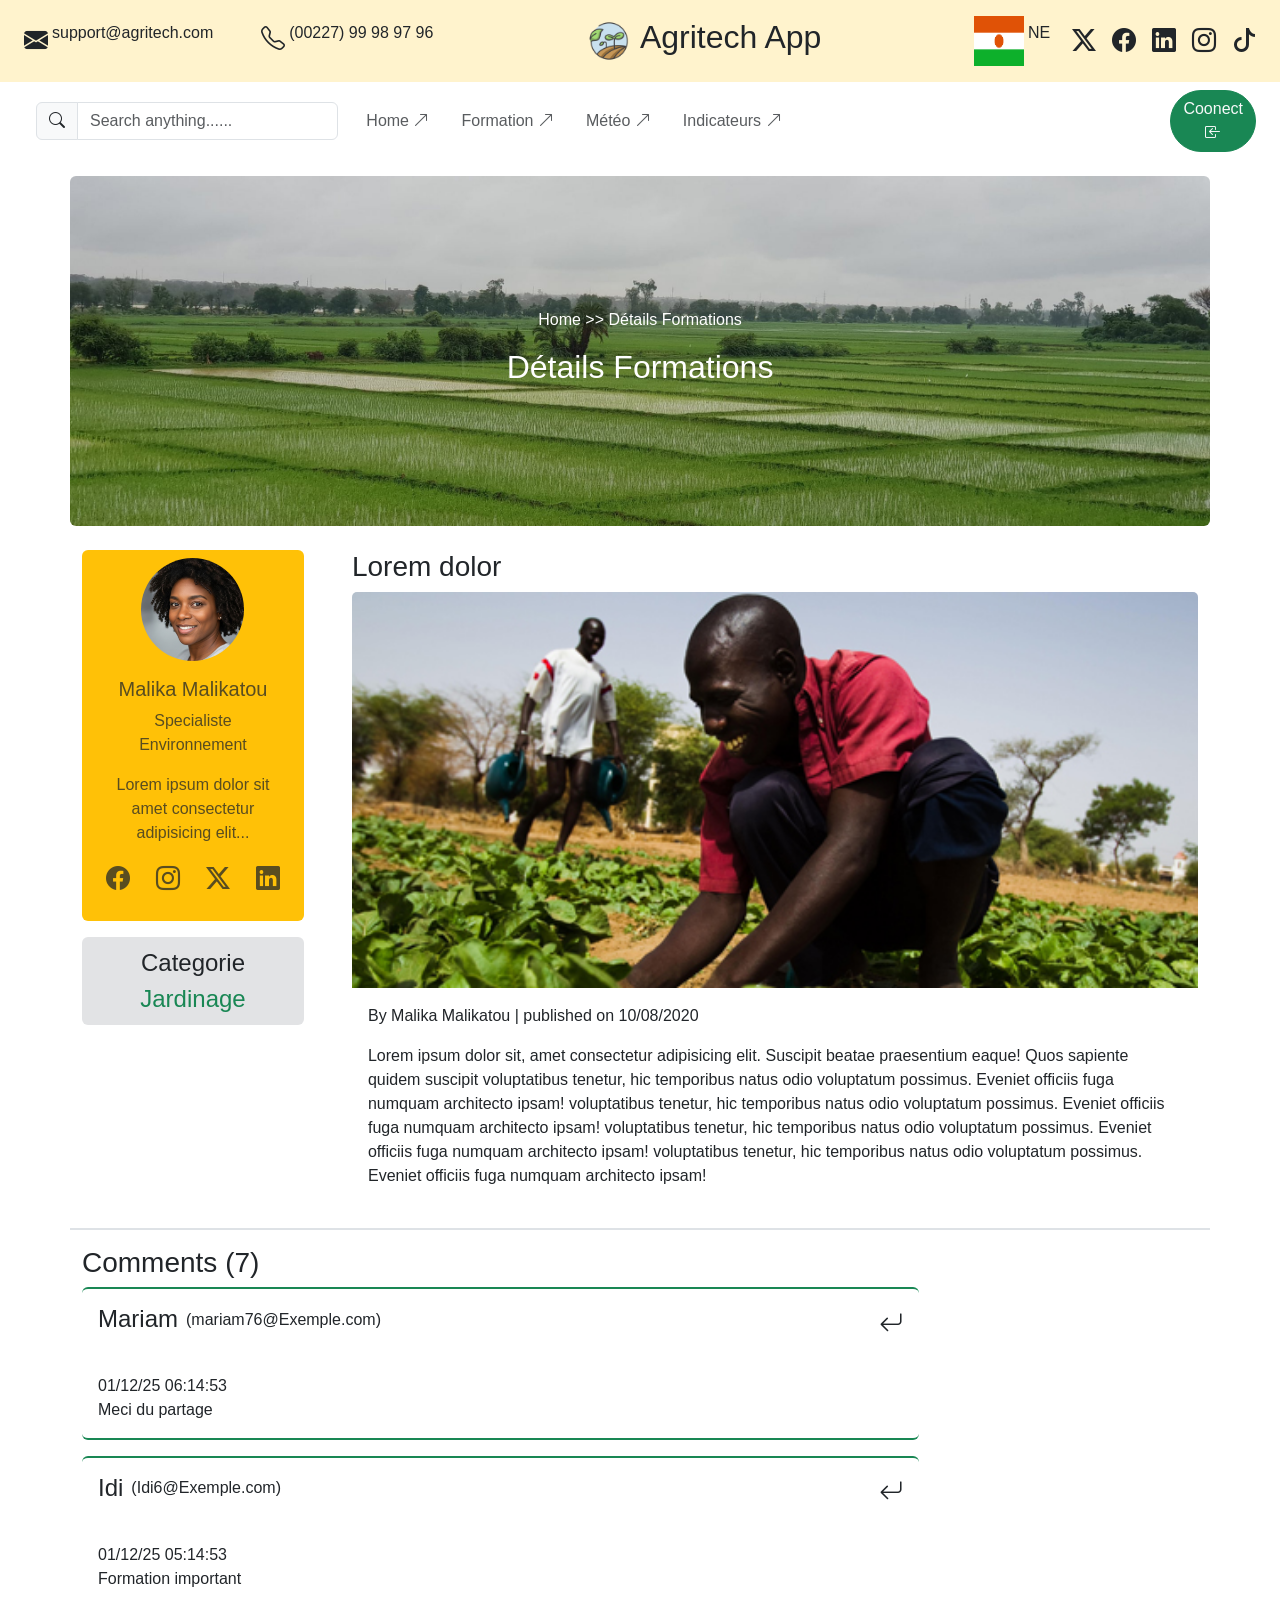
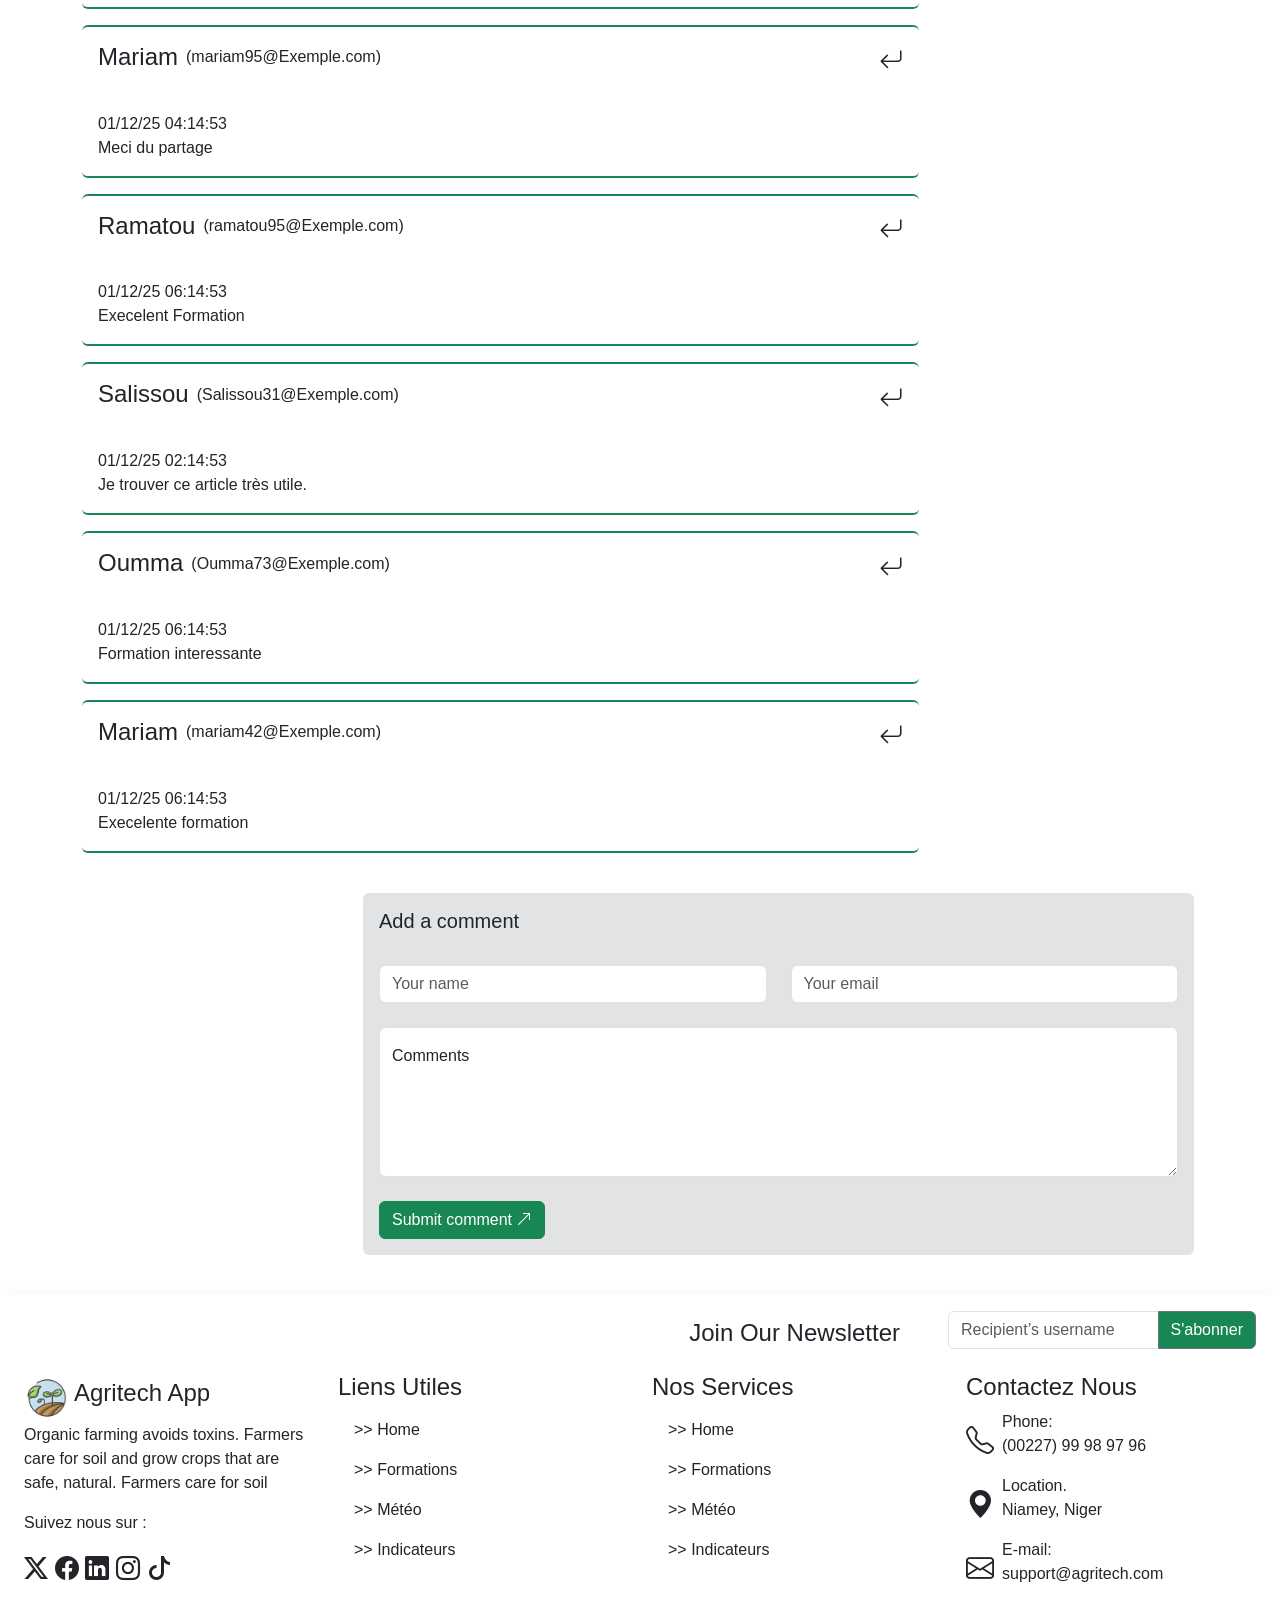
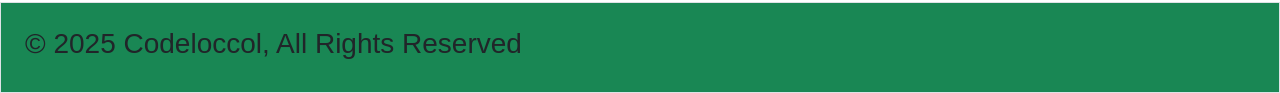
==== Detais.html @ 3f6ed594 "Ajout de mon projet baser sur Boostrap" ====
<!doctype html>
<html lang="en">
  <head>
    <meta charset="utf-8">
    <meta name="viewport" content="width=device-width, initial-scale=1">
    <title>Voir_plus</title>
    <link href="https://cdn.jsdelivr.net/npm/bootstrap@5.3.8/dist/css/bootstrap.min.css" rel="stylesheet" 
    integrity="sha384-sRIl4kxILFvY47J16cr9ZwB07vP4J8+LH7qKQnuqkuIAvNWLzeN8tE5YBujZqJLB" crossorigin="anonymous">
    <link rel="stylesheet" href="https://cdn.jsdelivr.net/npm/bootstrap-icons@1.13.1/font/bootstrap-icons.min.css">
    <link rel="stylesheet" href="style.css">
  </head>
  <body>

    <header class="bg-warning-subtle d-flex justify-content-between align-items-center p-3 px-4 sticky-top">

        <!-- SECTION 1 — disparaît < 768px -->
        <section class="d-none d-md-flex gap-5 contactheader">
            <div class="Contact d-flex align-items-center gap-1">
                <i class="bi bi-envelope-fill fs-4"></i>
                <p>support@agritech.com</p>
            </div>
            <div class="d-flex gap-1">
                <i class="bi bi-telephone fs-4"></i>
                <p>(00227) 99 98 97 96</p>
            </div>
        </section>

        <!-- SECTION 2 — toujours visible -->
        <section class="d-flex justify-content-center align-items-center gap-1">
            <article class="Logo">
                <img src="Images/favico.png" alt="">
            </article>
            <h2>Agritech App</h2>
        </section>

        <!-- SECTION 3 — disparaît < 425px -->
        <section class="d-flex gap-5 align-items-center hide-425 d-none d-md-flex">
            <div>
                <article class="Drapeau d-flex gap-1 text-center align-items-center">
                    <img src="Images/Drapeau.webp" alt="">
                    <p>NE</p>
                </article>
            </div>
            <div class="d-flex gap-3 fs-4">
                <i class="bi bi-twitter-x"></i>
                <i class="bi bi-facebook"></i>
                <i class="bi bi-linkedin"></i>
                <i class="bi bi-instagram"></i>
                <i class="bi bi-tiktok"></i>
            </div>
        </section>

        <!-- MENU BURGER — visible < 768px -->
        <button class="btn d-md-none ms-auto" data-bs-toggle="offcanvas" data-bs-target="#menuMobile">
            <i class="bi bi-list fs-1"></i>
        </button>

    </header>


    <div class="offcanvas offcanvas-start" tabindex="-1" id="menuMobile">
        <div class="offcanvas-header">
            <section class="d-flex justify-content-center align-items-center gap-1">
                <article class="Logo">
                    <img src="Images/favico.png" alt="">
                </article>
                <h2>Agritech App</h2>
            </section>
            <button type="button" class="btn-close" data-bs-dismiss="offcanvas"></button>
        </div>

         <button type="button" class="btn btn-success rounded-5 bouton_danBurger"> <a href="Connexion.html" class="text-light nav-link"> Coonect <i class="bi bi-box-arrow-in-left"></i></a> </button>

        <ul class="nav me-3 d-flex flex-column mt-4 ms-2 border-top border-bottom border-1 ">
            <li class="nav-item">
              <a class="nav-link active text-body-secondary " aria-current="page" href="./index.html">Home <i class="bi bi-arrow-up-right"></i> </a>
            </li>
            <li class="nav-item">
              <a class="nav-link text-body-secondary" href="./Formation.html">Formation <i class="bi bi-arrow-up-right"></i> </a>
            </li>
            <li class="nav-item">
              <a class="nav-link text-body-secondary" href="#">Météo <i class="bi bi-arrow-up-right"></i> </a>
            </li>
             <li class="nav-item">
              <a class="nav-link text-body-secondary" href="#">Indicateurs <i class="bi bi-arrow-up-right"></i> </a>
            </li>
        </ul>

        <div class="offcanvas-body">
            <p class="d-flex justify-content-center">Social link :</p>
            <section class="d-flex gap-5 align-items-center justify-content-center">
                <div>
                    <article class="Drapeau d-flex gap-1 text-center align-items-center">
                        <img class="w-75 h-75" src="Images/Drapeau.webp" alt="">
                        <p>NE</p>
                    </article>
                </div>
                <div class="d-flex gap-3 fs-4">
                    <i class="bi bi-twitter-x"></i>
                    <i class="bi bi-facebook"></i>
                    <i class="bi bi-linkedin"></i>
                    <i class="bi bi-instagram"></i>
                    <i class="bi bi-tiktok"></i>
                </div>
            </section>

            <div class="mt-2">
                <p class="d-flex justify-content-center"><i class="bi bi-envelope-fill"></i> support@agritech.com</p>
                <p class="d-flex justify-content-center"><i class="bi bi-telephone"></i> (00227) 99 98 97 96</p>
            </div>

        </div>
    </div>


    <nav class="d-flex justify-content-between align-items-center px-4 mt-2 d-none d-md-flex">

        <nav class="navbar input_recherche">
            <form class="container-fluid">
                <div class="input-group">
                    <span class="input-group-text" id="basic-addon1">
                        <i class="bi bi-search"></i>
                    </span>
                    <input type="text" class="form-control" placeholder="Search anything......"/>
                </div>
            </form>
        </nav>

        <ul class="nav me-3 navbar_links">
            <li class="nav-item">
              <a class="nav-link active text-body-secondary " aria-current="page" href="#">Home <i class="bi bi-arrow-up-right"></i> </a>
            </li>
            <li class="nav-item">
              <a class="nav-link text-body-secondary" href="Formation.html">Formation <i class="bi bi-arrow-up-right"></i> </a>
            </li>
            <li class="nav-item">
              <a class="nav-link text-body-secondary" href="#">Météo <i class="bi bi-arrow-up-right"></i> </a>
            </li>
             <li class="nav-item">
              <a class="nav-link text-body-secondary" href="#">Indicateurs <i class="bi bi-arrow-up-right"></i> </a>
            </li>
        </ul>

        <button type="button" class="btn btn-success btn-w-25 rounded-5"> <a href="Connexion.html" class="text-light nav-link"> Coonect <i class="bi bi-box-arrow-in-left"></i></a> </button>
    </nav>

     <div class="container Agritech-App rounded d-flex mt-4 justify-content-center align-items-center text-center ">
        <div class="d-flex flex-column">
            <p>Home >> Détails Formations</p>
            <h2>Détails Formations</h2>
        </div>
    </div>

    <div class="container mt-4 d-flex flex-column flex-lg-row gap-5">

        <div class="d-flex flex-column gap-3 w-100 w-lg-100"> 

            <div class="card justify-content-center align-items-center text-center bg-warning p-2 border-0 w-md-100 w-lg-auto">
                <img src="Images/avatar-1.png" class="card-img-top rounded-circle w-50" alt="...">
                <div class="card-body text-body-secondary">
                  <h5 class="card-title">Malika Malikatou</h5>
                  <p class="card-text">Specialiste Environnement</p>
                  <p class="card-text">Lorem ipsum dolor sit amet consectetur adipisicing elit...</p>
                  <div class="d-flex gap-3 justify-content-between fs-4">
                    <i class="bi bi-facebook"></i>
                    <i class="bi bi-instagram"></i>
                    <i class="bi bi-twitter-x"></i>
                    <i class="bi bi-linkedin"></i>
                  </div>
                </div>
            </div>
    
             <div class=" fs-4 bg-secondary-subtle p-2 text-center rounded">
                <p class="m-0">Categorie </p>
                <p class="text-success m-0 ">Jardinage</p>
            </div>
        </div>

        <div>
            <h3>Lorem dolor</h3>
            <div  class="card w-100 border-0" style="width: 18rem;">
                <img src="Images/Blog-img-1.jpg" class="card-img-top" alt="...">
                <div class="card-body">
                    <p class="card-text">By Malika Malikatou | published on 10/08/2020</p>
                    <p>Lorem ipsum dolor sit, amet consectetur adipisicing elit. Suscipit beatae praesentium eaque! Quos sapiente quidem suscipit 
                        voluptatibus tenetur, hic temporibus natus odio voluptatum possimus. Eveniet officiis fuga numquam architecto ipsam!
                        voluptatibus tenetur, hic temporibus natus odio voluptatum possimus. Eveniet officiis fuga numquam architecto ipsam!
                        voluptatibus tenetur, hic temporibus natus odio voluptatum possimus. Eveniet officiis fuga numquam architecto ipsam!
                        voluptatibus tenetur, hic temporibus natus odio voluptatum possimus. Eveniet officiis fuga numquam architecto ipsam!
                    </p>
                </div>
            </div>
        </div>
    </div>

    <div class="container mt-2 border-2 border-top pt-3">
        <h3>Comments (7)</h3>
        <div class="card w-75 mb-3 border-2 border-0 border-success border-top border-bottom border-start-secondary border-end-danger">
            <div class="card-body d-flex justify-content-between align-items-center">
              <article class="card-title d-flex gap-2 align-items-center ">
                <h4 class="m-0">Mariam</h4>
                <p class="m-0">(mariam76@Exemple.com)</p>
              </article>
               <i class="bi bi-arrow-return-left fs-4"></i> 
            </div>
            <div class="card-body">
               <p class="card-title m-0">01/12/25 06:14:53 </p>
               <p class="card-title m-0">Meci du partage</p>
            </div>
        </div>

          <div class="card w-75 mb-3 border-2 border-0 border-success border-top border-bottom border-start-secondary border-end-danger">
            <div class="card-body d-flex justify-content-between align-items-center">
              <article class="card-title d-flex gap-2 align-items-center ">
                <h4 class="m-0">Idi</h4>
                <p class="m-0">(Idi6@Exemple.com)</p>
              </article>
               <i class="bi bi-arrow-return-left fs-4"></i> 
            </div>
            <div class="card-body">
               <p class="card-title m-0">01/12/25 05:14:53 </p>
               <p class="card-title m-0">Formation important</p>
            </div>
        </div>

          <div class="card w-75 mb-3 border-2 border-0 border-success border-top border-bottom border-start-secondary border-end-danger">
            <div class="card-body d-flex justify-content-between align-items-center">
              <article class="card-title d-flex gap-2 align-items-center ">
                <h4 class="m-0">Mariam</h4>
                <p class="m-0">(mariam95@Exemple.com)</p>
              </article>
               <i class="bi bi-arrow-return-left fs-4"></i> 
            </div>
            <div class="card-body">
               <p class="card-title m-0">01/12/25 04:14:53 </p>
               <p class="card-title m-0">Meci du partage</p>
            </div>
        </div>

          <div class="card w-75 mb-3 border-2 border-0 border-success border-top border-bottom border-start-secondary border-end-danger">
            <div class="card-body d-flex justify-content-between align-items-center">
              <article class="card-title d-flex gap-2 align-items-center ">
                <h4 class="m-0">Ramatou</h4>
                <p class="m-0">(ramatou95@Exemple.com)</p>
              </article>
               <i class="bi bi-arrow-return-left fs-4"></i> 
            </div>
            <div class="card-body">
               <p class="card-title m-0">01/12/25 06:14:53 </p>
               <p class="card-title m-0">Execelent Formation</p>
            </div>
        </div>

          <div class="card w-75 mb-3 border-2 border-0 border-success border-top border-bottom border-start-secondary border-end-danger">
            <div class="card-body d-flex justify-content-between align-items-center">
              <article class="card-title d-flex gap-2 align-items-center ">
                <h4 class="m-0">Salissou</h4>
                <p class="m-0">(Salissou31@Exemple.com)</p>
              </article>
               <i class="bi bi-arrow-return-left fs-4"></i> 
            </div>
            <div class="card-body">
               <p class="card-title m-0">01/12/25 02:14:53 </p>
               <p class="card-title m-0">Je trouver ce article très utile.</p>
            </div>
        </div>

          <div class="card w-75 mb-3 border-2 border-0 border-success border-top border-bottom border-start-secondary border-end-danger">
            <div class="card-body d-flex justify-content-between align-items-center">
              <article class="card-title d-flex gap-2 align-items-center ">
                <h4 class="m-0">Oumma</h4>
                <p class="m-0">(Oumma73@Exemple.com)</p>
              </article>
               <i class="bi bi-arrow-return-left fs-4"></i> 
            </div>
            <div class="card-body">
               <p class="card-title m-0">01/12/25 06:14:53 </p>
               <p class="card-title m-0">Formation interessante</p>
            </div>
        </div>

          <div class="card w-75 mb-3 border-2 border-0 border-success border-top border-bottom border-start-secondary border-end-danger">
            <div class="card-body d-flex justify-content-between align-items-center">
              <article class="card-title d-flex gap-2 align-items-center ">
                <h4 class="m-0">Mariam</h4>
                <p class="m-0">(mariam42@Exemple.com)</p>
              </article>
               <i class="bi bi-arrow-return-left fs-4"></i> 
            </div>
            <div class="card-body">
               <p class="card-title m-0">01/12/25 06:14:53 </p>
               <p class="card-title m-0">Execelente formation</p>
            </div>
        </div>
    </div>


    <div class="container mt-4 d-flex flex-column align-items-end p-3">
        <form class="d-flex flex-column w-75  gap-4 bg-secondary-subtle p-3 rounded" action="#">
            <h5>Add a comment</h5>
           <div class="row custom-425">
                <div class="col">
                  <input type="text" class="form-control" placeholder="Your name">
                </div>
                <div class="col">
                  <input type="email" class="form-control" placeholder="Your email">
                </div>
            </div>

            <div class="form-floating">
                <textarea class="form-control" placeholder="Leave a comment here" id="floatingTextarea2" style="height: 150px"></textarea>
                <label for="floatingTextarea2">Comments</label>
            </div>
            <div class="col-12">
                <button class="btn btn-success" type="submit">Submit comment <i class="bi bi-arrow-up-right"></i></button>
            </div>
        </form>

    </div>


    <!-- ____________Footer______________ -->


     <footer class="footer mt-4 shadow pt-3 bg-wihte ">

        <div class="d-flex gap-5 px-4 justify-content-end align-items-center ">

            <div>
                <h4>Join Our Newsletter</h4>
            </div>

            <div class="input-group mb-3 w-25">
                <input type="text" class="form-control d-none d-md-flex" placeholder="Recipient’s username" aria-label="Recipient’s username" aria-describedby="button-addon2">
                <button class="btn btn-outline-secondary bg-success text-white" type="button" id="button-addon2">S'abonner</button>
            </div>
        </div>


        <section class="container-fluid px-4 mt-2 SectFooter1">
            <div class="row g-4">

                <!-- Bloc gauche -->
                    <div class="col-12 col-md-6">
                        <div class="row g-4">
                        
                            <!-- Bloc Agritech App -->
                            <div class="col-12 col-md-6">
                                <div>
                                    <div class="d-flex align-items-center">
                                        <article class="FooterImage"><img src="Images/favico.png" alt=""></article>
                                        <h4>Agritech App</h4>
                                    </div>
                                
                                    <p>Organic farming avoids toxins. Farmers care for soil and grow crops that are safe, natural. Farmers care for soil</p>
                                    <p>Suivez nous sur :</p>
                                
                                    <article class="fs-4">
                                        <i class="bi bi-twitter-x"></i>
                                        <i class="bi bi-facebook"></i>
                                        <i class="bi bi-linkedin"></i>
                                        <i class="bi bi-instagram"></i>
                                        <i class="bi bi-tiktok"></i>
                                    </article>
                                </div>
                            </div>
                        
                            <!-- Bloc Liens Utiles -->
                            <div class="col-12 col-md-6">
                                <div>
                                    <h4>Liens Utiles</h4>
                                    <ul class="nav d-flex flex-column">
                                        <li><a class="nav-link text-dark" href="#"> >> Home</a></li>
                                        <li><a class="nav-link text-dark" href="#"> >> Formations</a></li>
                                        <li><a class="nav-link text-dark" href="#"> >> Météo</a></li>
                                        <li><a class="nav-link text-dark" href="#"> >> Indicateurs</a></li>
                                    </ul>
                                </div>
                            </div>
                        
                        </div>
                    </div>

                    <!-- Bloc droit -->
                <div class="col-12 col-md-6">
                    <div class="row g-4">
                    
                        <!-- Bloc Nos Services -->
                        <div class="col-12 col-md-6">
                            <div>
                                <h4>Nos Services</h4>
                                <ul class="nav d-flex flex-column">
                                    <li><a class="nav-link text-dark" href="#"> >> Home</a></li>
                                    <li><a class="nav-link text-dark" href="#"> >> Formations</a></li>
                                    <li><a class="nav-link text-dark" href="#"> >> Météo</a></li>
                                    <li><a class="nav-link text-dark" href="#"> >> Indicateurs</a></li>
                                </ul>
                            </div>
                        </div>
                    
                        <!-- Bloc Contactez Nous -->
                        <div class="col-12 col-md-6">
                            <div>
                                <h4>Contactez Nous</h4>
                            
                                <article class="d-flex align-items-center gap-2">
                                    <i class="bi bi-telephone fs-3"></i>
                                    <aside>
                                        <p class="m-0">Phone:</p>
                                        <p>(00227) 99 98 97 96</p>
                                    </aside>
                                </article>
                            
                                <article class="d-flex align-items-center gap-2">
                                    <i class="bi bi-geo-alt-fill fs-3"></i>
                                    <aside>
                                        <p class="m-0">Location.</p>
                                        <p>Niamey, Niger</p>
                                    </aside>
                                </article>
                            
                                <article class="d-flex align-items-center gap-2">
                                    <i class="bi bi-envelope fs-3"></i>
                                    <aside>
                                        <p class="m-0">E-mail:</p>
                                        <p>support@agritech.com</p>
                                    </aside>
                                </article>
                            </div>
                        </div>
            
                    </div>
                </div>
                
            </div>
        </section>

       <section class="container-fluid border p-4 bg-success">
            <h3>© 2025 Codeloccol, All Rights Reserved</h3>
       </section>
    </footer>

    <script src="https://cdn.jsdelivr.net/npm/bootstrap@5.3.8/dist/js/bootstrap.bundle.min.js" 
    integrity="sha384-FKyoEForCGlyvwx9Hj09JcYn3nv7wiPVlz7YYwJrWVcXK/BmnVDxM+D2scQbITxI" crossorigin="anonymous"></script>
  </body>
</html>
---- style.css ----
body{
    font-family: Arial, Helvetica, sans-serif;
}
.Logo, .Drapeau{
    height: 50px;
    width: 50px;
    border-radius: 50%;
}
.Logo img{
    height: 100%;
    width: 100%;
    border-radius: 50%;
}
.Drapeau img{
    height: 100%;
    width: 100%;
}
.Baground-Image{
    background: url(Images/Home\ Carroussel.jpg);
    height: 550px;
    object-fit: cover;
    background-size: cover;
    background-position: center;
    background-repeat: no-repeat;
    color: white;
}
.sectTreeImage{
    position: relative;
    display: flex;
    justify-content: center;
    top: -150px;
}
.TreeImage1{
    min-height: 400px;
}
.TreeImage1 img{
    height:100%;
    width: 100%;
    object-fit: cover;
    background-size: cover;
}
.SousTreeimage {
    /* position: relative; */
    bottom: 10px;
    height: auto;
    height: 100px;
}
.Agritech-App{
    background: url(Images/Home\ Carroussel.jpg);
    height: 350px;
    object-fit: cover;
    background-size: cover;
    background-position: center;
    background-repeat: no-repeat;
    color: white;
}
.FourImages img{
    height: 200px;
    width: 200px;
    border-radius: 50%;
}
 
.FooterImage{
    height: 50px;
    width: 50px;
    border-radius: 50%;
}
.FooterImage img{
    width: 100%;
    height: 100%;

}
.bouton_danBurger{
    width: 150px !important;
    margin-left: 100px;
}

.input_recherche{
    width: 500px !important;
}
.navbar_links{
    width: 50% !important;
}
.Enfan_souTree_image{
    transform: translateY(500px);

}

.TreeImage1:hover .SousTreeimage{
    transition: 1s;
    height: 60%;
}

.TreeImage1:hover .SousTreeimage .Enfan_souTree_image{
    transition: transform 0.1s ease-in-out ;
    transform: translateY(0);
}

.TreeImage1:hover img{
    transition: transform 1s ease-in-out ;
    transform: scale(1.3) rotate(12deg);
    cursor: pointer;
}


/* -------------------Css_Page_Formations------------------- */

.Hover_Image_Dix{
    transition: transform 0.3s ease;
}
.Hover_Image_Dix:hover {
    transform: scale(1.010);
    box-shadow: 0 8px 20px rgba(0,0,0,0.3);
    cursor: pointer;
}

.Cercle_jaune{
    position: relative;
    display: flex;
    flex-direction: column;
    justify-content: center;
    align-items: center;
    height: 100px;
    width: 100px;
    border-radius: 50%;
    background-color: #FEC634;
    top: -50px;
    left: 20px;
}

/* --- Effet zoom image --- */
.card-img-wrapper {
    overflow: hidden;
    border-radius: .5rem .5rem 0 0;
}

.Hover_Image_Dix {
    transition: transform .4s ease;
}

.custom-card:hover .Hover_Image_Dix {
    transform: scale(1.1);
}

/* --- Élévation de la card --- */
.custom-card {
    transition: transform .3s ease, box-shadow .3s ease;
}

.custom-card:hover {
    transform: translateY(-5px);
    box-shadow: 0 12px 35px rgba(0,0,0,0.15);
}

/* -----------MediaQuery_PremierPage--------- */


@media (max-width:768px) {

    .SousTreeimage {
        bottom:0;
        height: 100% !important;
        width: 100% !important;
    }

    .contactheader, .input_recherche{
       display: none !important;
    }
    .SectFooter1{
        font-size: 15px;
    }
    .SectFooter1 h4{
        font-size: 18px;
    }

    .navbar_links{
        width: 100% !important;
    }
}


@media (max-width: 425px) {
    .hide-425 {
        display:none !important;
    }

    .custom-425 .col {
    flex: 0 0 100%;
    max-width: 100%;
  }
  .custom-425{
    display: flex;
    gap: 10px;
  }
  .Confiance{
    font-size: 16px !important;
  }
  
}

@media (max-width:1424px) {
    .navbar_links{
        width: 100% !important;
    }
}
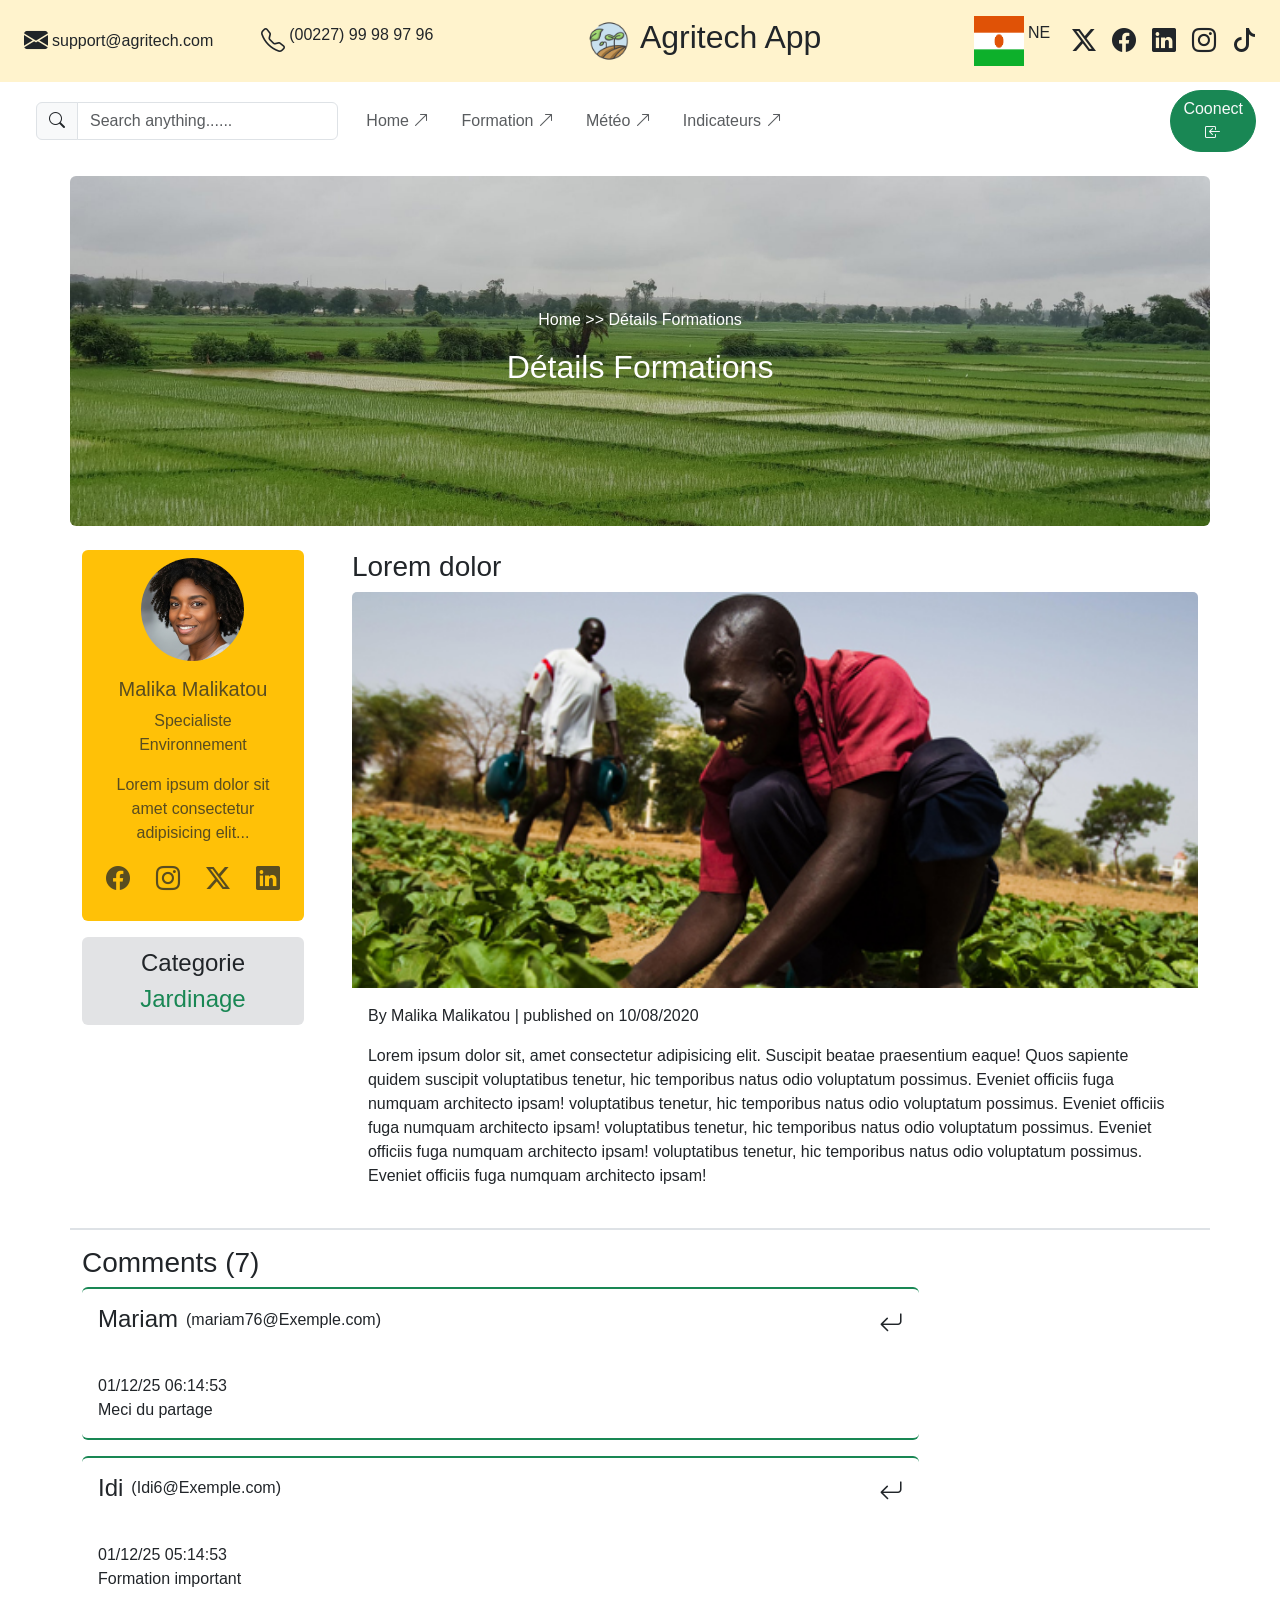
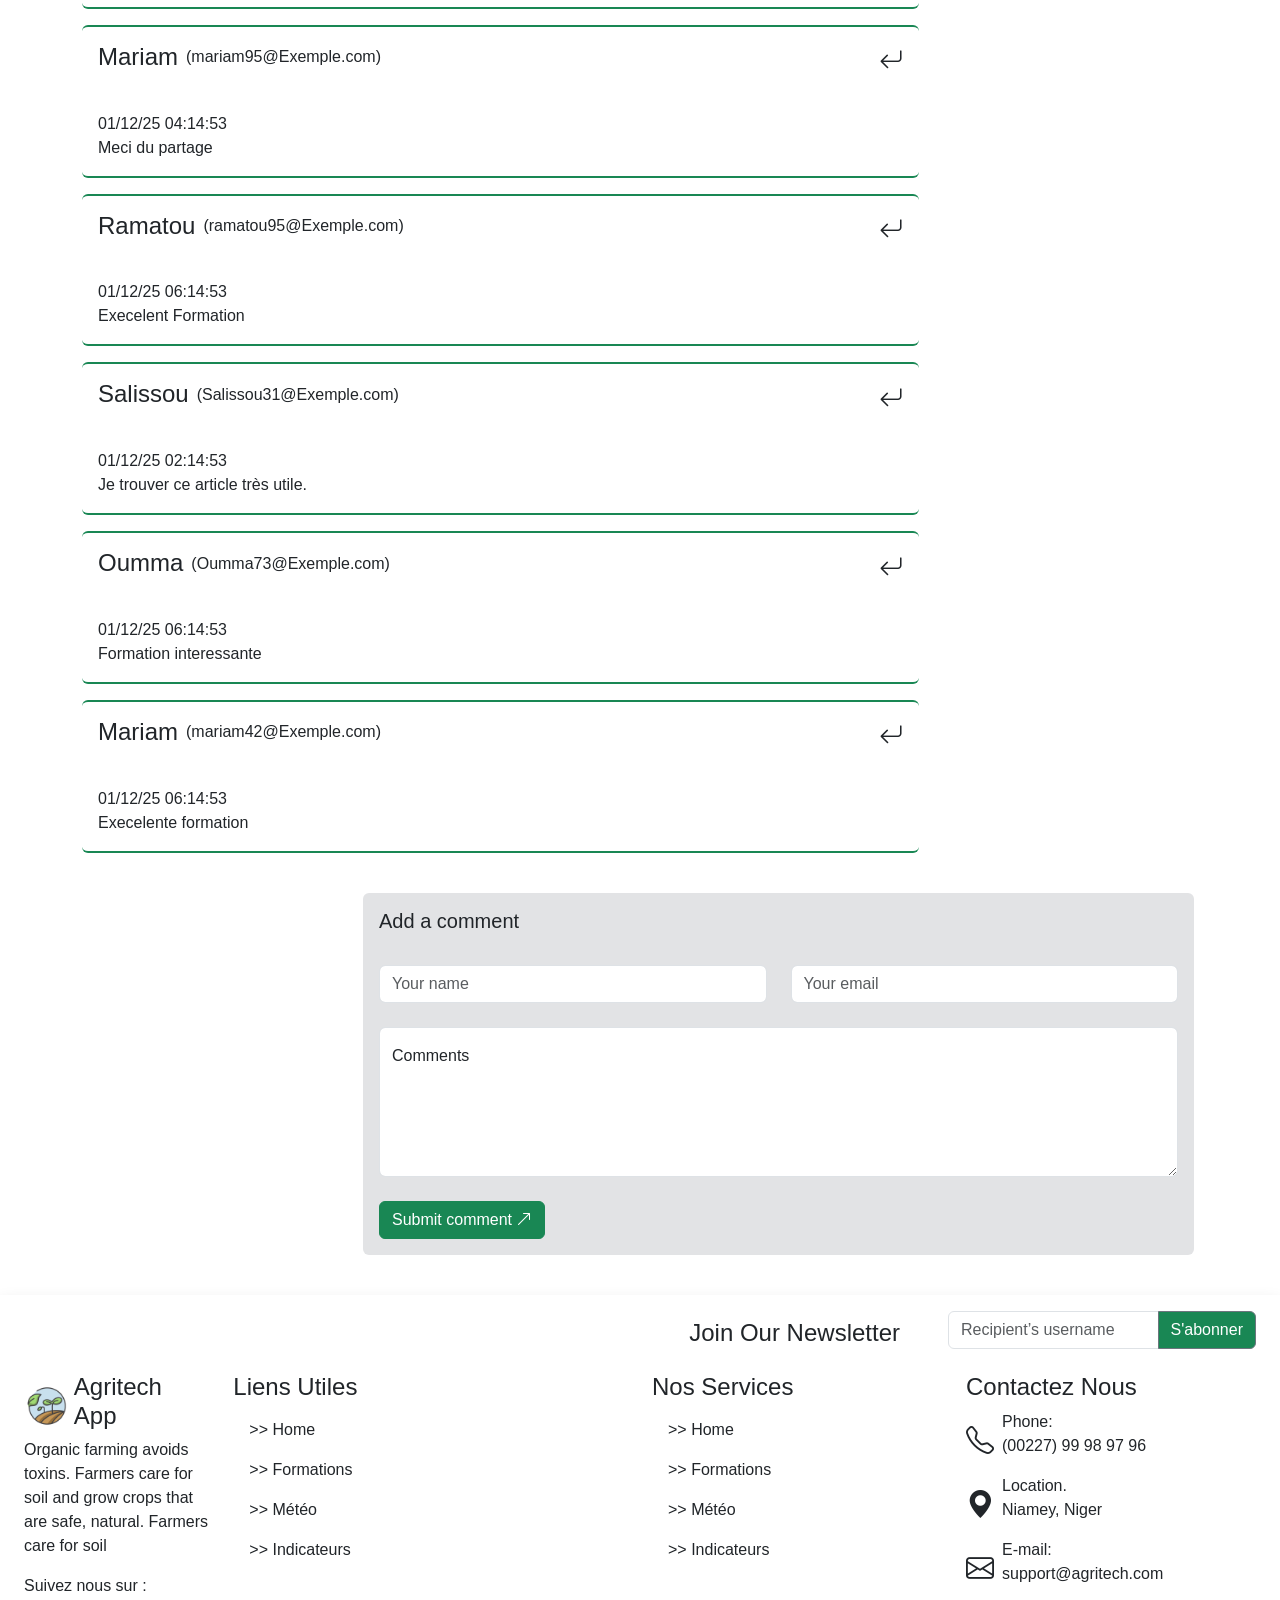
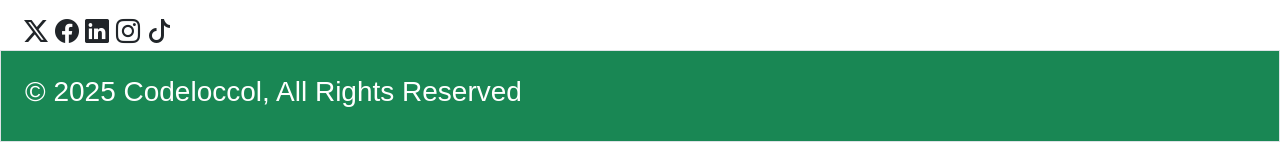
==== commit cc0fe9ad: "Modification" ====
--- a/Detais.html
+++ b/Detais.html
@@ -11,17 +11,17 @@
   </head>
   <body>
 
-    <header class="bg-warning-subtle d-flex justify-content-between align-items-center p-3 px-4 sticky-top">
+    <header class="bg-warning-subtle d-flex justify-content-between align-items-center p-3 px-4 header_fixe">
 
         <!-- SECTION 1 — disparaît < 768px -->
         <section class="d-none d-md-flex gap-5 contactheader">
             <div class="Contact d-flex align-items-center gap-1">
                 <i class="bi bi-envelope-fill fs-4"></i>
-                <p>support@agritech.com</p>
+                <p class="m-0">support@agritech.com</p>
             </div>
             <div class="d-flex gap-1">
                 <i class="bi bi-telephone fs-4"></i>
-                <p>(00227) 99 98 97 96</p>
+                <p class="m-0">(00227) 99 98 97 96</p>
             </div>
         </section>
 
@@ -128,7 +128,7 @@
 
         <ul class="nav me-3 navbar_links">
             <li class="nav-item">
-              <a class="nav-link active text-body-secondary " aria-current="page" href="#">Home <i class="bi bi-arrow-up-right"></i> </a>
+              <a class="nav-link active text-body-secondary " aria-current="page" href="index.html">Home <i class="bi bi-arrow-up-right"></i> </a>
             </li>
             <li class="nav-item">
               <a class="nav-link text-body-secondary" href="Formation.html">Formation <i class="bi bi-arrow-up-right"></i> </a>
@@ -345,7 +345,7 @@
                         <div class="row g-4">
                         
                             <!-- Bloc Agritech App -->
-                            <div class="col-12 col-md-6">
+                            <div class="col-12 col-md-12 col-lg-4">
                                 <div>
                                     <div class="d-flex align-items-center">
                                         <article class="FooterImage"><img src="Images/favico.png" alt=""></article>
@@ -366,7 +366,7 @@
                             </div>
                         
                             <!-- Bloc Liens Utiles -->
-                            <div class="col-12 col-md-6">
+                            <div class="col-12 col-md-12 col-lg-4">
                                 <div>
                                     <h4>Liens Utiles</h4>
                                     <ul class="nav d-flex flex-column">
@@ -386,7 +386,7 @@
                     <div class="row g-4">
                     
                         <!-- Bloc Nos Services -->
-                        <div class="col-12 col-md-6">
+                        <div class="col-12 col-md-12 col-lg-6">
                             <div>
                                 <h4>Nos Services</h4>
                                 <ul class="nav d-flex flex-column">
@@ -399,7 +399,7 @@
                         </div>
                     
                         <!-- Bloc Contactez Nous -->
-                        <div class="col-12 col-md-6">
+                        <div class="col-12 col-md-12 col-lg-6">
                             <div>
                                 <h4>Contactez Nous</h4>
                             
@@ -435,9 +435,9 @@
             </div>
         </section>
 
-       <section class="container-fluid border p-4 bg-success">
+       <section class="container-fluid border p-4 bg-success text-white">
             <h3>© 2025 Codeloccol, All Rights Reserved</h3>
-       </section>
+        </section>
     </footer>
 
     <script src="https://cdn.jsdelivr.net/npm/bootstrap@5.3.8/dist/js/bootstrap.bundle.min.js" 
--- a/style.css
+++ b/style.css
@@ -75,6 +75,18 @@
     margin-left: 100px;
 }
 
+.plus_details:hover{
+    color: white !important;
+    border-radius: 10px;
+    background: #44976C;
+    height: 35px;
+    width: 130px;
+    display: flex;
+    align-items: center;
+    justify-content: center;
+
+}
+
 .input_recherche{
     width: 500px !important;
 }
@@ -195,6 +207,12 @@
   .Confiance{
     font-size: 16px !important;
   }
+
+  .header_fixe{
+    position: sticky;
+    top: 0;
+    z-index: 5;
+  }
   
 }
 
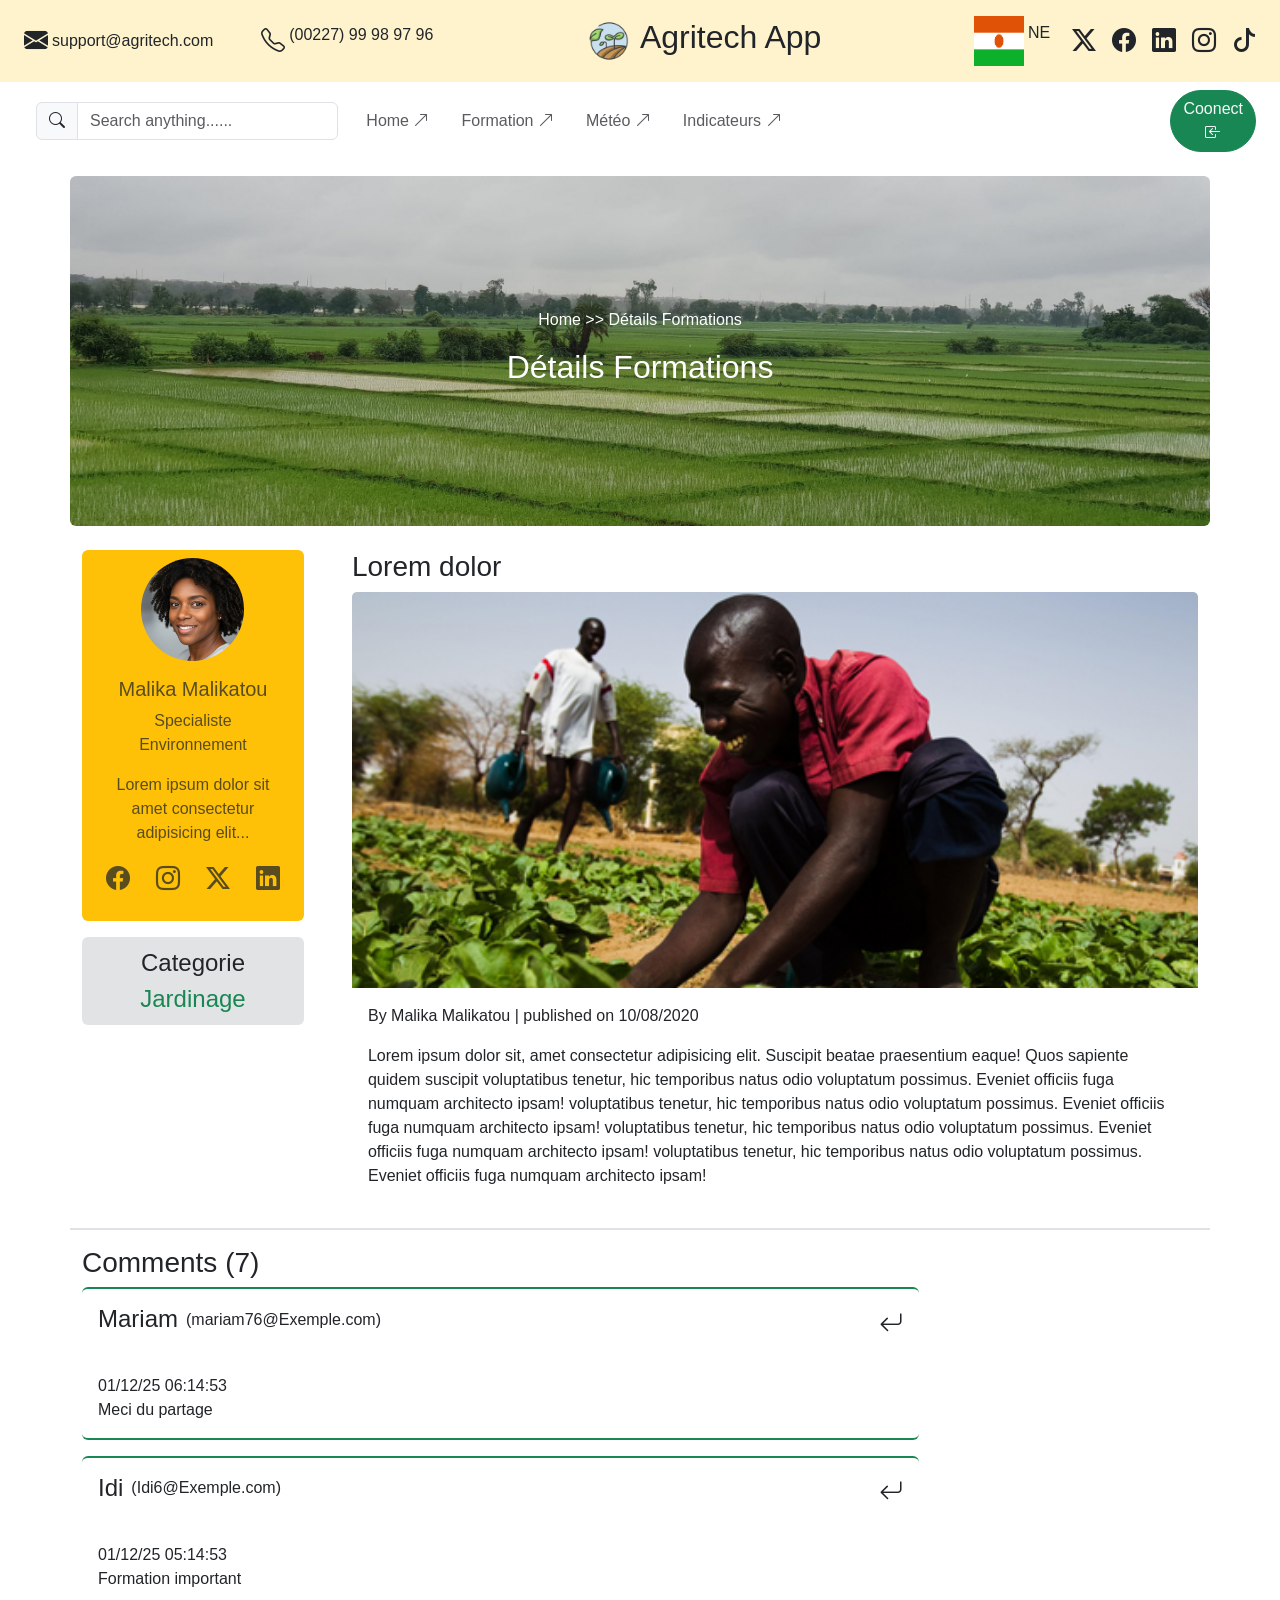
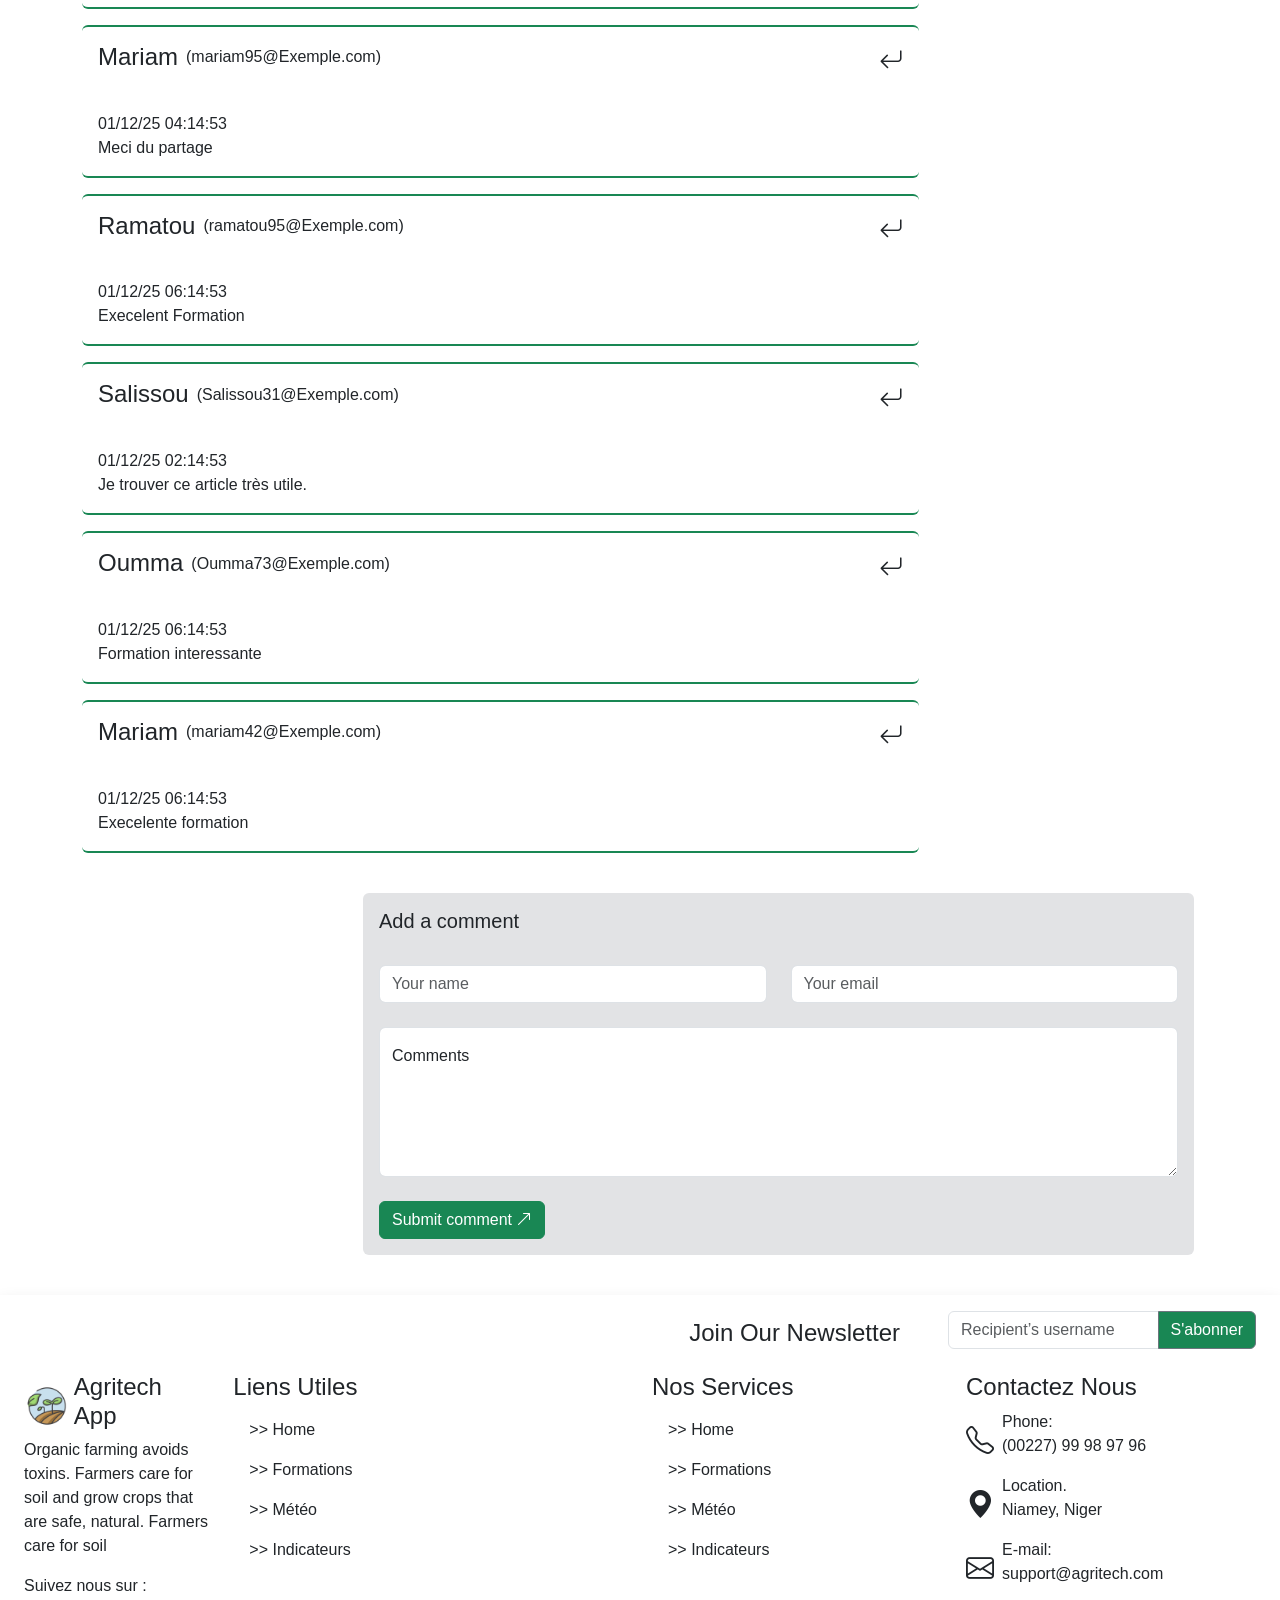
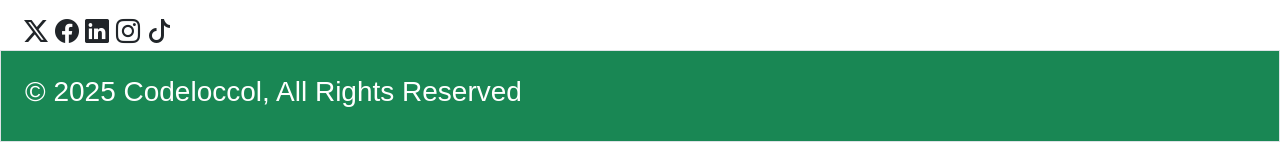
==== commit 1543e16c: "Changement 2" ====
--- a/Detais.html
+++ b/Detais.html
@@ -11,7 +11,7 @@
   </head>
   <body>
 
-    <header class="bg-warning-subtle d-flex justify-content-between align-items-center p-3 px-4 header_fixe">
+    <header class="bg-warning-subtle d-flex justify-content-between align-items-center p-3 px-4 sticky-top ">
 
         <!-- SECTION 1 — disparaît < 768px -->
         <section class="d-none d-md-flex gap-5 contactheader">
--- a/style.css
+++ b/style.css
@@ -207,12 +207,6 @@
   .Confiance{
     font-size: 16px !important;
   }
-
-  .header_fixe{
-    position: sticky;
-    top: 0;
-    z-index: 5;
-  }
   
 }
 
@@ -220,4 +214,7 @@
     .navbar_links{
         width: 100% !important;
     }
-}
+    .bouton_nav{
+        font-size: 13px;
+    }
+}
